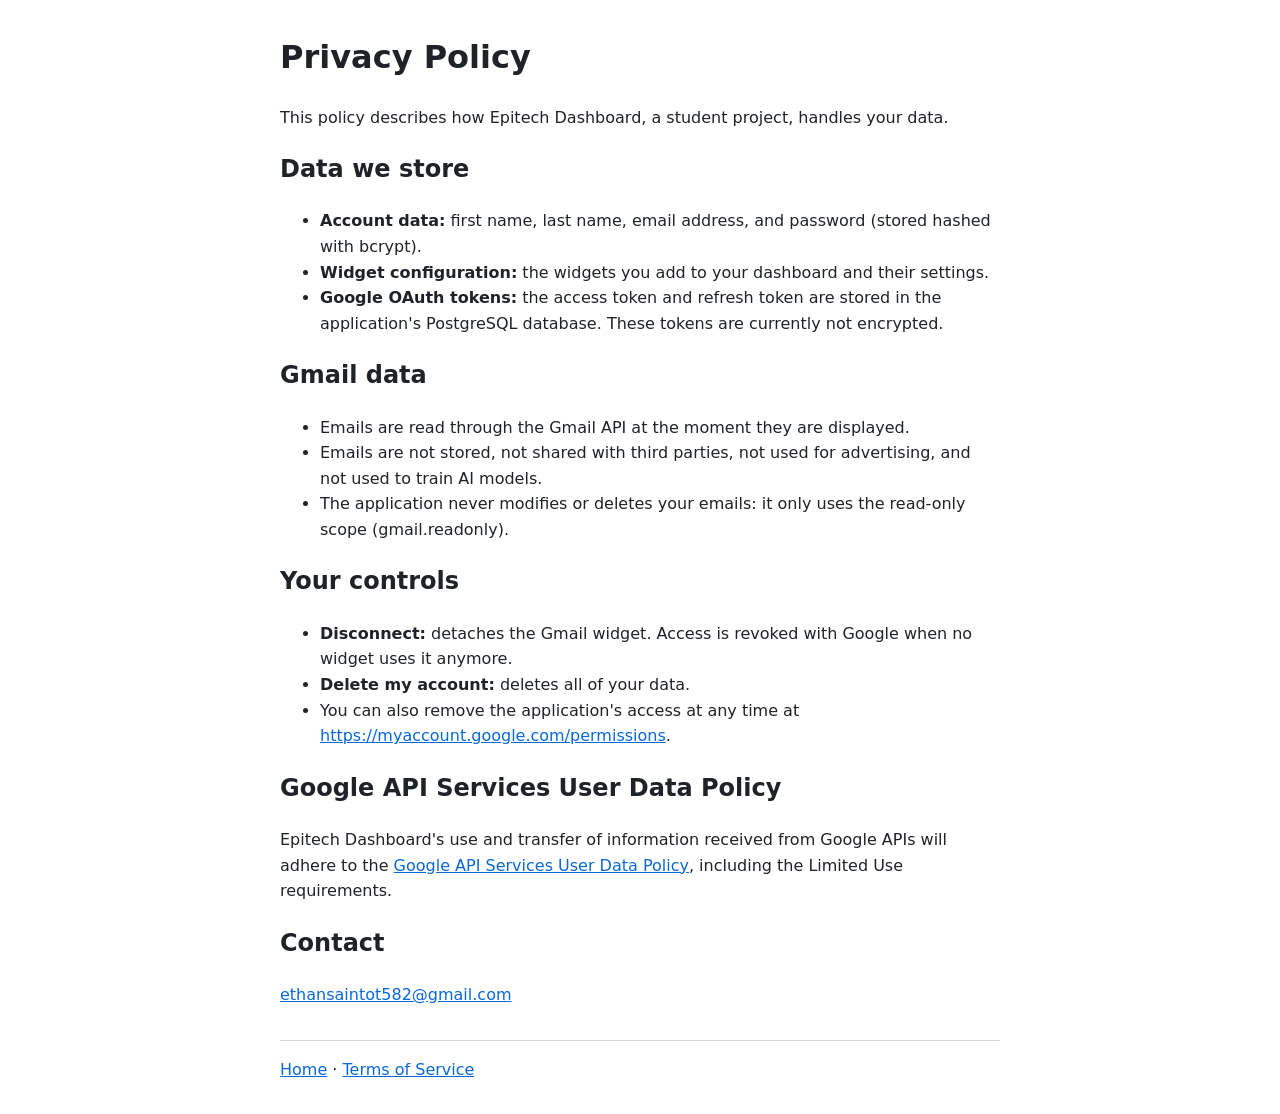
==== privacy.html @ fc63c964 "[+] initial commit" ====
<!doctype html>
<html lang="en">
<head>
<meta charset="utf-8">
<meta name="viewport" content="width=device-width, initial-scale=1">
<title>Privacy Policy – Epitech Dashboard</title>
<style>
  body { font-family: system-ui, -apple-system, Segoe UI, Roboto, sans-serif; max-width: 720px; margin: 0 auto; padding: 32px 16px; line-height: 1.6; color: #1f2328; background: #ffffff; }
  h1 { margin-top: 0; }
  a { color: #0969da; word-break: break-word; }
  nav { margin-top: 32px; padding-top: 16px; border-top: 1px solid #d0d7de; }
</style>
</head>
<body>
<h1>Privacy Policy</h1>
<p>This policy describes how Epitech Dashboard, a student project, handles your data.</p>

<h2>Data we store</h2>
<ul>
  <li><strong>Account data:</strong> first name, last name, email address, and password (stored hashed with bcrypt).</li>
  <li><strong>Widget configuration:</strong> the widgets you add to your dashboard and their settings.</li>
  <li><strong>Google OAuth tokens:</strong> the access token and refresh token are stored in the application's PostgreSQL database. These tokens are currently not encrypted.</li>
</ul>

<h2>Gmail data</h2>
<ul>
  <li>Emails are read through the Gmail API at the moment they are displayed.</li>
  <li>Emails are not stored, not shared with third parties, not used for advertising, and not used to train AI models.</li>
  <li>The application never modifies or deletes your emails: it only uses the read-only scope (gmail.readonly).</li>
</ul>

<h2>Your controls</h2>
<ul>
  <li><strong>Disconnect:</strong> detaches the Gmail widget. Access is revoked with Google when no widget uses it anymore.</li>
  <li><strong>Delete my account:</strong> deletes all of your data.</li>
  <li>You can also remove the application's access at any time at <a href="https://myaccount.google.com/permissions">https://myaccount.google.com/permissions</a>.</li>
</ul>

<h2>Google API Services User Data Policy</h2>
<p>Epitech Dashboard's use and transfer of information received from Google APIs will adhere to the <a href="https://developers.google.com/terms/api-services-user-data-policy">Google API Services User Data Policy</a>, including the Limited Use requirements.</p>

<h2>Contact</h2>
<p><a href="mailto:ethansaintot582@gmail.com">ethansaintot582@gmail.com</a></p>

<nav>
  <a href="index.html">Home</a> &middot;
  <a href="terms.html">Terms of Service</a>
</nav>
</body>
</html>
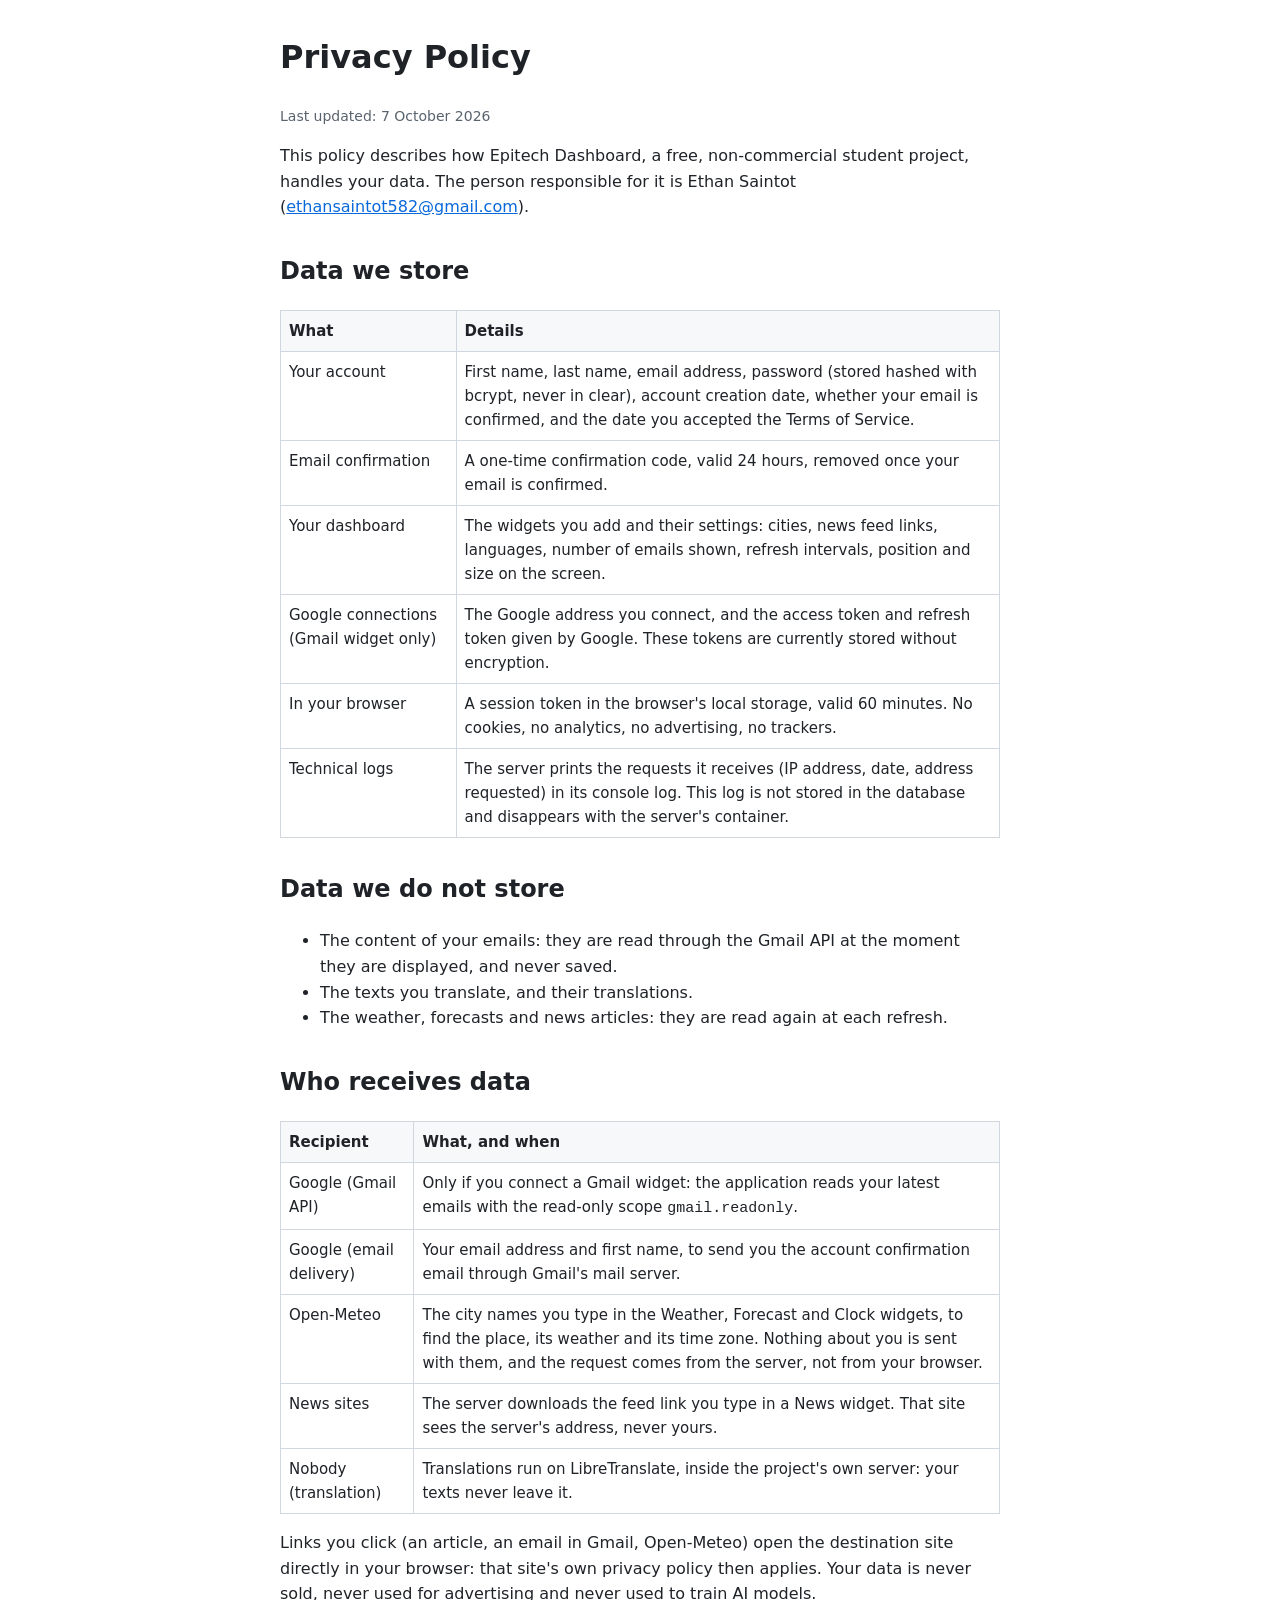
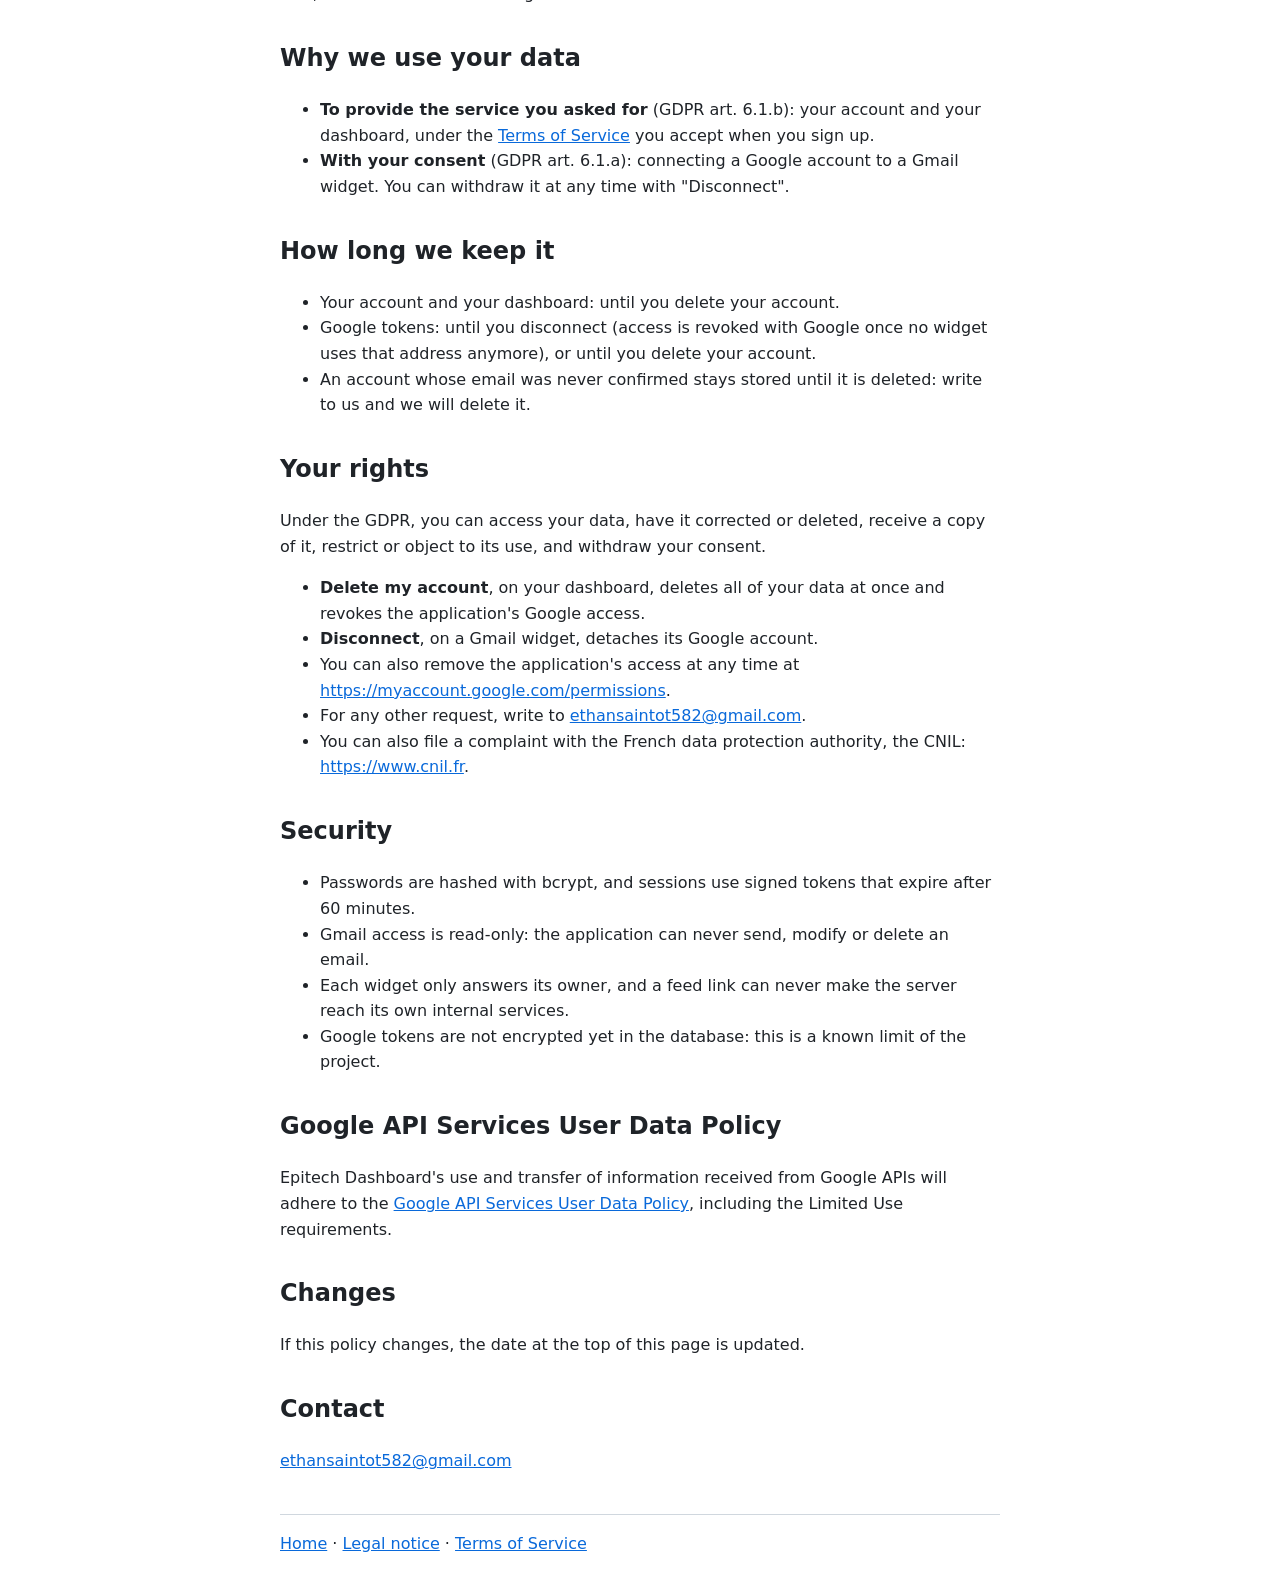
==== commit b07a78ed: "add new terms" ====
--- a/privacy.html
+++ b/privacy.html
@@ -4,46 +4,99 @@
 <meta charset="utf-8">
 <meta name="viewport" content="width=device-width, initial-scale=1">
 <title>Privacy Policy – Epitech Dashboard</title>
-<style>
-  body { font-family: system-ui, -apple-system, Segoe UI, Roboto, sans-serif; max-width: 720px; margin: 0 auto; padding: 32px 16px; line-height: 1.6; color: #1f2328; background: #ffffff; }
-  h1 { margin-top: 0; }
-  a { color: #0969da; word-break: break-word; }
-  nav { margin-top: 32px; padding-top: 16px; border-top: 1px solid #d0d7de; }
-</style>
+<link rel="stylesheet" href="style.css">
 </head>
 <body>
+<main>
 <h1>Privacy Policy</h1>
-<p>This policy describes how Epitech Dashboard, a student project, handles your data.</p>
+<p class="updated">Last updated: 7 October 2026</p>
+<p>This policy describes how Epitech Dashboard, a free, non-commercial student project, handles your data. The person responsible for it is Ethan Saintot (<a href="mailto:ethansaintot582@gmail.com">ethansaintot582@gmail.com</a>).</p>
 
 <h2>Data we store</h2>
+<div class="table-wrap">
+<table>
+  <thead>
+    <tr><th scope="col">What</th><th scope="col">Details</th></tr>
+  </thead>
+  <tbody>
+    <tr><td>Your account</td><td>First name, last name, email address, password (stored hashed with bcrypt, never in clear), account creation date, whether your email is confirmed, and the date you accepted the Terms of Service.</td></tr>
+    <tr><td>Email confirmation</td><td>A one-time confirmation code, valid 24 hours, removed once your email is confirmed.</td></tr>
+    <tr><td>Your dashboard</td><td>The widgets you add and their settings: cities, news feed links, languages, number of emails shown, refresh intervals, position and size on the screen.</td></tr>
+    <tr><td>Google connections (Gmail widget only)</td><td>The Google address you connect, and the access token and refresh token given by Google. These tokens are currently stored without encryption.</td></tr>
+    <tr><td>In your browser</td><td>A session token in the browser's local storage, valid 60 minutes. No cookies, no analytics, no advertising, no trackers.</td></tr>
+    <tr><td>Technical logs</td><td>The server prints the requests it receives (IP address, date, address requested) in its console log. This log is not stored in the database and disappears with the server's container.</td></tr>
+  </tbody>
+</table>
+</div>
+
+<h2>Data we do not store</h2>
 <ul>
-  <li><strong>Account data:</strong> first name, last name, email address, and password (stored hashed with bcrypt).</li>
-  <li><strong>Widget configuration:</strong> the widgets you add to your dashboard and their settings.</li>
-  <li><strong>Google OAuth tokens:</strong> the access token and refresh token are stored in the application's PostgreSQL database. These tokens are currently not encrypted.</li>
+  <li>The content of your emails: they are read through the Gmail API at the moment they are displayed, and never saved.</li>
+  <li>The texts you translate, and their translations.</li>
+  <li>The weather, forecasts and news articles: they are read again at each refresh.</li>
 </ul>
 
-<h2>Gmail data</h2>
+<h2>Who receives data</h2>
+<div class="table-wrap">
+<table>
+  <thead>
+    <tr><th scope="col">Recipient</th><th scope="col">What, and when</th></tr>
+  </thead>
+  <tbody>
+    <tr><td>Google (Gmail API)</td><td>Only if you connect a Gmail widget: the application reads your latest emails with the read-only scope <code>gmail.readonly</code>.</td></tr>
+    <tr><td>Google (email delivery)</td><td>Your email address and first name, to send you the account confirmation email through Gmail's mail server.</td></tr>
+    <tr><td>Open-Meteo</td><td>The city names you type in the Weather, Forecast and Clock widgets, to find the place, its weather and its time zone. Nothing about you is sent with them, and the request comes from the server, not from your browser.</td></tr>
+    <tr><td>News sites</td><td>The server downloads the feed link you type in a News widget. That site sees the server's address, never yours.</td></tr>
+    <tr><td>Nobody (translation)</td><td>Translations run on LibreTranslate, inside the project's own server: your texts never leave it.</td></tr>
+  </tbody>
+</table>
+</div>
+<p>Links you click (an article, an email in Gmail, Open-Meteo) open the destination site directly in your browser: that site's own privacy policy then applies. Your data is never sold, never used for advertising and never used to train AI models.</p>
+
+<h2>Why we use your data</h2>
 <ul>
-  <li>Emails are read through the Gmail API at the moment they are displayed.</li>
-  <li>Emails are not stored, not shared with third parties, not used for advertising, and not used to train AI models.</li>
-  <li>The application never modifies or deletes your emails: it only uses the read-only scope (gmail.readonly).</li>
+  <li><strong>To provide the service you asked for</strong> (GDPR art. 6.1.b): your account and your dashboard, under the <a href="terms.html">Terms of Service</a> you accept when you sign up.</li>
+  <li><strong>With your consent</strong> (GDPR art. 6.1.a): connecting a Google account to a Gmail widget. You can withdraw it at any time with "Disconnect".</li>
 </ul>
 
-<h2>Your controls</h2>
+<h2>How long we keep it</h2>
 <ul>
-  <li><strong>Disconnect:</strong> detaches the Gmail widget. Access is revoked with Google when no widget uses it anymore.</li>
-  <li><strong>Delete my account:</strong> deletes all of your data.</li>
+  <li>Your account and your dashboard: until you delete your account.</li>
+  <li>Google tokens: until you disconnect (access is revoked with Google once no widget uses that address anymore), or until you delete your account.</li>
+  <li>An account whose email was never confirmed stays stored until it is deleted: write to us and we will delete it.</li>
+</ul>
+
+<h2>Your rights</h2>
+<p>Under the GDPR, you can access your data, have it corrected or deleted, receive a copy of it, restrict or object to its use, and withdraw your consent.</p>
+<ul>
+  <li><strong>Delete my account</strong>, on your dashboard, deletes all of your data at once and revokes the application's Google access.</li>
+  <li><strong>Disconnect</strong>, on a Gmail widget, detaches its Google account.</li>
   <li>You can also remove the application's access at any time at <a href="https://myaccount.google.com/permissions">https://myaccount.google.com/permissions</a>.</li>
+  <li>For any other request, write to <a href="mailto:ethansaintot582@gmail.com">ethansaintot582@gmail.com</a>.</li>
+  <li>You can also file a complaint with the French data protection authority, the CNIL: <a href="https://www.cnil.fr">https://www.cnil.fr</a>.</li>
+</ul>
+
+<h2>Security</h2>
+<ul>
+  <li>Passwords are hashed with bcrypt, and sessions use signed tokens that expire after 60 minutes.</li>
+  <li>Gmail access is read-only: the application can never send, modify or delete an email.</li>
+  <li>Each widget only answers its owner, and a feed link can never make the server reach its own internal services.</li>
+  <li>Google tokens are not encrypted yet in the database: this is a known limit of the project.</li>
 </ul>
 
 <h2>Google API Services User Data Policy</h2>
 <p>Epitech Dashboard's use and transfer of information received from Google APIs will adhere to the <a href="https://developers.google.com/terms/api-services-user-data-policy">Google API Services User Data Policy</a>, including the Limited Use requirements.</p>
 
+<h2>Changes</h2>
+<p>If this policy changes, the date at the top of this page is updated.</p>
+
 <h2>Contact</h2>
 <p><a href="mailto:ethansaintot582@gmail.com">ethansaintot582@gmail.com</a></p>
+</main>
 
-<nav>
+<nav aria-label="Legal pages">
   <a href="index.html">Home</a> &middot;
+  <a href="legal-notice.html">Legal notice</a> &middot;
   <a href="terms.html">Terms of Service</a>
 </nav>
 </body>
--- a/style.css
+++ b/style.css
@@ -0,0 +1,82 @@
+/* shared by every page of the legal site */
+:root {
+  --text: #1f2328;
+  --muted: #59636e;
+  --link: #0969da;
+  --line: #d0d7de;
+  --bg: #ffffff;
+  --box: #f6f8fa;
+}
+
+@media (prefers-color-scheme: dark) {
+  :root {
+    --text: #e6edf3;
+    --muted: #9198a1;
+    --link: #4493f8;
+    --line: #3d444d;
+    --bg: #0d1117;
+    --box: #151b23;
+  }
+}
+
+body {
+  font-family: system-ui, -apple-system, "Segoe UI", Roboto, sans-serif;
+  max-width: 720px;
+  margin: 0 auto;
+  padding: 32px 16px;
+  line-height: 1.6;
+  color: var(--text);
+  background: var(--bg);
+}
+
+h1 {
+  margin-top: 0;
+}
+
+h2 {
+  margin-top: 32px;
+}
+
+a {
+  color: var(--link);
+  overflow-wrap: anywhere;
+}
+
+a:focus-visible {
+  outline: 2px solid var(--link);
+  outline-offset: 2px;
+}
+
+.updated {
+  color: var(--muted);
+  font-size: 14px;
+}
+
+/* the 2-column tables (data, third parties) scroll on their own on a phone instead of widening the page */
+.table-wrap {
+  overflow-x: auto;
+}
+
+table {
+  width: 100%;
+  border-collapse: collapse;
+  font-size: 15px;
+}
+
+th,
+td {
+  padding: 8px;
+  border: 1px solid var(--line);
+  text-align: left;
+  vertical-align: top;
+}
+
+th {
+  background: var(--box);
+}
+
+nav {
+  margin-top: 40px;
+  padding-top: 16px;
+  border-top: 1px solid var(--line);
+}
